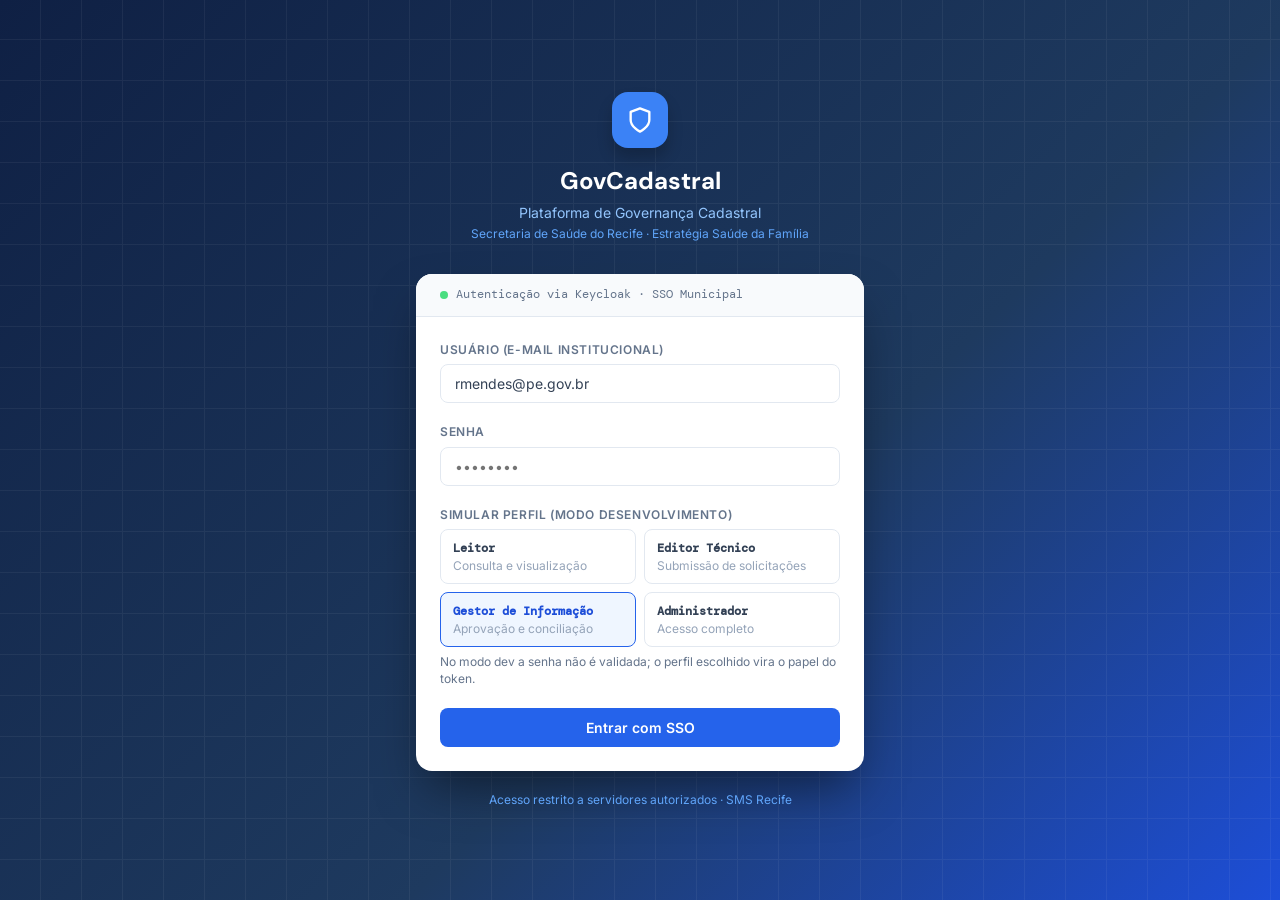
==== frontend/index.html @ a8eb1aa0 "commit do projeto" ====
<!doctype html>
<html lang="pt-BR">
<head>
  <meta charset="UTF-8">
  <meta name="viewport" content="width=device-width, initial-scale=1.0">
  <title>Entrar · GovCadastral</title>
  <link rel="stylesheet" href="css/style.css">
</head>
<body>
  <div class="login-page">
    <div class="login-wrap">
      <div class="login-head">
        <div class="login-logo" data-icon="shield"></div>
        <h1>GovCadastral</h1>
        <p class="s1">Plataforma de Governança Cadastral</p>
        <p class="s2">Secretaria de Saúde do Recife · Estratégia Saúde da Família</p>
      </div>

      <div class="login-card">
        <div class="login-banner"><span class="live-dot"></span>Autenticação via Keycloak · SSO Municipal</div>
        <form class="login-body" id="form-login" autocomplete="off">
          <div>
            <label class="lbl" for="email">Usuário (e-mail institucional)</label>
            <input type="email" id="email" required>
          </div>
          <div>
            <label class="lbl" for="senha">Senha</label>
            <input type="password" id="senha" placeholder="••••••••">
          </div>
          <div>
            <label class="lbl">Simular perfil (modo desenvolvimento)</label>
            <div class="role-grid" id="perfis"></div>
            <p class="field-msg">No modo dev a senha não é validada; o perfil escolhido vira o papel do token.</p>
          </div>
          <div class="form-error" id="erro" hidden></div>
          <button type="submit" class="btn btn-primary" id="entrar">Entrar com SSO</button>
        </form>
      </div>
      <p class="login-foot">Acesso restrito a servidores autorizados · SMS Recife</p>
    </div>
  </div>
  <script type="module" src="js/login.js"></script>
</body>
</html>
---- frontend/css/style.css ----
@import url('https://fonts.googleapis.com/css2?family=DM+Sans:wght@400;500;600;700&family=Inter:wght@400;500;600&family=DM+Mono:wght@400;500&display=swap');

/* ───────── Tokens (cores do Figma) ───────── */
:root {
  --navy-900: #0f2044;
  --navy-800: #1e3a5f;
  --blue-700: #1d4ed8;
  --blue-600: #2563eb;
  --blue-500: #3b82f6;
  --blue-400: #60a5fa;
  --blue-300: #93c5fd;
  --blue-200: #bfdbfe;
  --blue-100: #dbeafe;
  --blue-50: #eff6ff;

  --slate-50: #f8fafc;
  --slate-100: #f1f5f9;
  --slate-200: #e2e8f0;
  --slate-300: #cbd5e1;
  --slate-400: #94a3b8;
  --slate-500: #64748b;
  --slate-600: #475569;
  --slate-700: #334155;
  --slate-800: #1e293b;
  --slate-900: #0f172a;

  --green-600: #16a34a;
  --green-700: #15803d;
  --red-500: #ef4444;
  --red-600: #dc2626;
  --red-700: #b91c1c;
  --amber-500: #f59e0b;
  --amber-600: #d97706;
  --amber-700: #b45309;

  --font-display: 'DM Sans', system-ui, sans-serif;
  --font-body: 'Inter', system-ui, sans-serif;
  --font-mono: 'DM Mono', ui-monospace, monospace;
}

* { box-sizing: border-box; }
html, body { margin: 0; height: 100%; }
body { font-family: var(--font-body); background: var(--slate-100); color: var(--slate-900); font-size: 14px; line-height: 1.45; }
h1, h2, h3, h4 { font-family: var(--font-display); margin: 0; }
p { margin: 0; }
a { color: inherit; text-decoration: none; }
button { font-family: inherit; cursor: pointer; }
[hidden] { display: none !important; }

.mono { font-family: var(--font-mono); }
.muted { color: var(--slate-400); }
.xs { font-size: 12px; }
.icon { width: 16px; height: 16px; flex-shrink: 0; }
.icon-lg { width: 20px; height: 20px; }
.rot180 { transform: rotate(180deg); }

::-webkit-scrollbar { width: 5px; height: 5px; }
::-webkit-scrollbar-track { background: transparent; }
::-webkit-scrollbar-thumb { background: var(--slate-300); border-radius: 999px; }
::-webkit-scrollbar-thumb:hover { background: var(--slate-400); }

/* ───────── Estrutura da aplicação ───────── */
.app { display: flex; height: 100vh; overflow: hidden; }
.main { flex: 1; min-width: 0; overflow: auto; background: var(--slate-100); }
.content { padding: 24px; display: flex; flex-direction: column; gap: 24px; }
.content.narrow { max-width: 680px; }
.content.medium { max-width: 800px; gap: 20px; }

.topbar { background: #fff; border-bottom: 1px solid var(--slate-200); padding: 16px 24px; display: flex; align-items: center; justify-content: space-between; gap: 12px; }
.topbar h1 { font-size: 18px; font-weight: 600; color: var(--slate-800); }
.topbar p { font-size: 12px; color: var(--slate-400); margin-top: 2px; }
.topbar-title { display: flex; align-items: center; gap: 12px; flex: 1; }
.topbar-actions { display: flex; align-items: center; gap: 12px; }
.topbar-divider { width: 1px; height: 20px; background: var(--slate-200); }
.back { color: var(--slate-400); background: none; border: 0; padding: 0; display: inline-flex; }
.back:hover { color: var(--slate-600); }
.title-row { display: flex; align-items: center; gap: 12px; }

/* ───────── Sidebar ───────── */
.sidebar { width: 240px; flex-shrink: 0; display: flex; flex-direction: column; color: #fff; background: linear-gradient(180deg, var(--navy-900) 0%, var(--navy-800) 100%); overflow-y: auto; }
.brand { padding: 24px 20px 20px; border-bottom: 1px solid rgba(255,255,255,.1); display: flex; align-items: center; gap: 10px; }
.brand-logo { width: 32px; height: 32px; border-radius: 6px; background: var(--blue-500); display: flex; align-items: center; justify-content: center; }
.brand-logo .icon { width: 20px; height: 20px; }
.brand-name { font-family: var(--font-display); font-weight: 600; font-size: 14px; line-height: 1.2; }
.brand-sub { color: var(--blue-300); font-size: 12px; }
.role-box { margin: 16px 12px 0; padding: 12px 16px; border-radius: 6px; background: rgba(255,255,255,.07); }
.role-box small { display: block; color: var(--blue-200); font-size: 12px; margin-bottom: 2px; }
.role-box span { font-family: var(--font-mono); font-size: 12px; font-weight: 500; }
.nav { flex: 1; padding: 20px 8px 0; display: flex; flex-direction: column; gap: 2px; }
.nav-section { padding: 12px 12px 4px; color: var(--blue-400); font-size: 12px; font-weight: 600; text-transform: uppercase; letter-spacing: .06em; }
.nav-link { display: flex; align-items: center; gap: 12px; padding: 10px 12px; border-radius: 6px; font-size: 14px; color: var(--blue-200); border-left: 3px solid transparent; transition: background .15s, color .15s; }
.nav-link:hover { background: rgba(255,255,255,.08); color: #fff; }
.nav-link.active { background: rgba(255,255,255,.15); color: #fff; border-left-color: var(--blue-400); }
.nav-link .icon { width: 20px; height: 20px; }
.nav-link span.label { flex: 1; }
.nav-badge { background: var(--red-500); color: #fff; font-size: 12px; font-weight: 700; border-radius: 999px; min-width: 20px; height: 20px; padding: 0 5px; display: inline-flex; align-items: center; justify-content: center; }
.user-box { margin-top: auto; padding: 12px 12px 16px; border-top: 1px solid rgba(255,255,255,.1); display: flex; align-items: center; justify-content: space-between; gap: 8px; }
.user-box .nome { font-size: 14px; font-weight: 500; }
.user-box .email { color: var(--blue-300); font-size: 12px; word-break: break-all; }
.icon-btn { background: none; border: 0; color: var(--blue-300); padding: 6px; border-radius: 4px; display: inline-flex; transition: color .15s; }
.icon-btn:hover { color: #fff; }
.icon-btn.dark { color: var(--slate-400); position: relative; padding: 8px; border-radius: 8px; }
.icon-btn.dark:hover { color: var(--slate-600); background: var(--slate-50); }
.icon-btn .dot { position: absolute; top: 6px; right: 6px; width: 8px; height: 8px; border-radius: 50%; background: var(--red-500); }

/* ───────── Botões ───────── */
.btn { display: inline-flex; align-items: center; justify-content: center; gap: 8px; border: 1px solid transparent; border-radius: 8px; padding: 10px 20px; font-size: 14px; font-weight: 600; transition: background .15s, opacity .15s; }
.btn:disabled { opacity: .5; cursor: not-allowed; }
.btn-primary { background: var(--blue-600); color: #fff; }
.btn-primary:hover:not(:disabled) { background: var(--blue-700); }
.btn-green { background: var(--green-600); color: #fff; }
.btn-green:hover:not(:disabled) { background: var(--green-700); }
.btn-red { background: var(--red-600); color: #fff; }
.btn-red:hover:not(:disabled) { background: var(--red-700); }
.btn-amber { background: var(--amber-600); color: #fff; }
.btn-amber:hover:not(:disabled) { background: var(--amber-700); }
.btn-ghost { background: #fff; border-color: var(--slate-200); color: var(--slate-600); font-weight: 500; }
.btn-ghost:hover:not(:disabled) { background: var(--slate-50); }
.btn-xs { padding: 4px 10px; font-size: 12px; border-radius: 4px; }
.btn-link { background: none; border: 0; padding: 0; color: var(--slate-400); font-size: 12px; text-decoration: underline; }
.btn-link:hover { color: var(--slate-600); }

/* ───────── Cards ───────── */
.card { background: #fff; border: 1px solid var(--slate-200); border-radius: 12px; overflow: hidden; }
.card.pad { padding: 20px; }
.card.alert-border { border-color: #fecaca; }
.card-head { padding: 14px 20px; border-bottom: 1px solid var(--slate-100); display: flex; align-items: center; justify-content: space-between; gap: 8px; }
.card-head h3 { font-size: 14px; font-weight: 600; color: var(--slate-700); }
.card-head.gray { background: var(--slate-50); display: block; }
.card-head.red { background: #fef2f2; border-color: #fee2e2; justify-content: flex-start; }
.card-head.red h3 { color: var(--red-700); }
.card-head.red .icon { color: var(--red-500); }
.card-foot { padding: 12px 20px; border-top: 1px solid var(--slate-100); display: flex; align-items: center; justify-content: space-between; gap: 8px; }
.card-sub { font-size: 12px; color: var(--slate-400); margin-top: 2px; }
.card-sub strong { color: var(--slate-600); }

/* ───────── Cards de resumo ───────── */
.stats { display: grid; grid-template-columns: repeat(4, 1fr); gap: 16px; }
.stat { background: #fff; border: 1px solid var(--slate-200); border-radius: 12px; padding: 16px; display: flex; justify-content: space-between; align-items: flex-start; }
.stat.alerta { border-color: #fde68a; }
.stat .valor { font-family: var(--font-display); font-weight: 700; font-size: 24px; color: var(--slate-800); }
.stat.alerta .valor { color: var(--amber-600); }
.stat .rotulo { font-size: 14px; font-weight: 500; color: var(--slate-600); margin-top: 2px; }
.stat .sub { font-size: 12px; color: var(--slate-400); }
.stat .icon { color: #fbbf24; margin-top: 2px; }
.stats.three { grid-template-columns: repeat(3, 1fr); }
.stat.row { align-items: center; justify-content: flex-start; gap: 16px; }
.stat.row .valor { font-size: 30px; }
.stat.ok { background: #f0fdf4; border-color: #bbf7d0; }
.stat.ok .valor { color: var(--green-700); }
.stat.bad { background: #fef2f2; border-color: #fecaca; }
.stat.bad .valor { color: var(--red-600); }

/* ───────── Filtros e formulários ───────── */
.filters { padding: 16px; display: flex; align-items: center; gap: 12px; flex-wrap: wrap; }
.filters-label { display: flex; align-items: center; gap: 8px; color: var(--slate-500); font-size: 12px; font-weight: 600; text-transform: uppercase; letter-spacing: .05em; }
.search-box { display: flex; align-items: center; gap: 8px; flex: 1; min-width: 200px; border: 1px solid var(--slate-200); border-radius: 8px; padding: 6px 12px; color: var(--slate-400); }
.search-box input[type=text] { flex: 1; border: 0; padding: 0; border-radius: 0; background: transparent; }
.search-box input[type=text]:focus { box-shadow: none; }
.search-box:focus-within { box-shadow: 0 0 0 2px var(--blue-500); }

input[type=text], input[type=email], input[type=password], input[type=number], select, textarea {
  width: 100%; border: 1px solid var(--slate-200); border-radius: 8px; padding: 10px 14px; font-size: 14px; font-family: inherit; color: var(--slate-700); background: #fff; outline: none;
}
.filters select { width: auto; padding: 6px 12px; }
input:focus, select:focus, textarea:focus { box-shadow: 0 0 0 2px var(--blue-500); border-color: transparent; }
input:disabled, select:disabled, textarea:disabled { background: var(--slate-50); color: var(--slate-400); cursor: not-allowed; }
textarea { resize: none; }
input.mono { font-family: var(--font-mono); }

label.lbl { display: block; font-size: 12px; font-weight: 600; color: var(--slate-500); text-transform: uppercase; letter-spacing: .05em; margin-bottom: 6px; }
label.lbl .req { color: var(--red-500); }
label.lbl .hint { color: var(--slate-400); text-transform: none; font-weight: 400; letter-spacing: 0; margin-left: 4px; }
.form-stack { display: flex; flex-direction: column; gap: 16px; }
.form-card-title { font-size: 14px; font-weight: 600; color: var(--slate-700); }
.grid-2 { display: grid; grid-template-columns: 1fr 1fr; gap: 16px; }
.type-picker { display: flex; gap: 12px; }
.type-picker button { flex: 1; border: 1px solid var(--slate-200); background: #fff; border-radius: 8px; padding: 10px; font-size: 14px; font-weight: 500; color: var(--slate-600); transition: all .15s; }
.type-picker button:hover:not(:disabled) { border-color: var(--slate-300); }
.type-picker button.sel { border-color: var(--blue-600); background: var(--blue-50); color: var(--blue-700); }
.type-picker button:disabled { cursor: not-allowed; opacity: .6; }
.inline-field { display: flex; gap: 8px; }
.inline-field .btn { white-space: nowrap; padding: 8px 12px; }
.field-msg { font-size: 12px; margin-top: 6px; color: var(--slate-500); }
.field-msg.ok { color: var(--green-700); }
.field-msg.bad { color: var(--red-600); }
.check-card { display: flex; align-items: center; gap: 10px; padding: 12px; border: 1px solid var(--slate-200); border-radius: 8px; cursor: pointer; transition: all .15s; }
.check-card:hover { border-color: var(--slate-300); }
.check-card.on { border-color: #fcd34d; background: #fffbeb; }
.check-card input { width: 16px; height: 16px; accent-color: var(--amber-500); }
.check-card .t { font-size: 14px; font-weight: 500; color: var(--slate-700); }
.check-card .d { font-size: 12px; color: var(--slate-400); margin-top: 2px; }
.check-card .icon { margin-left: auto; color: var(--amber-500); }
.form-error { background: #fef2f2; border: 1px solid #fecaca; color: var(--red-700); border-radius: 8px; padding: 10px 14px; font-size: 13px; }
.form-actions { display: flex; align-items: center; gap: 12px; }
.banner { background: #fffbeb; border: 1px solid #fde68a; border-radius: 12px; padding: 14px 16px; color: #92400e; font-size: 13px; }
.banner strong { display: block; margin-bottom: 2px; }

/* ───────── Tabelas ───────── */
.table-wrap { overflow-x: auto; }
table.data { width: 100%; border-collapse: collapse; font-size: 14px; }
table.data th { background: var(--slate-50); padding: 10px 16px; text-align: left; font-size: 12px; font-weight: 600; color: var(--slate-500); text-transform: uppercase; letter-spacing: .05em; white-space: nowrap; }
table.data td { padding: 12px 16px; border-top: 1px solid var(--slate-100); color: var(--slate-600); vertical-align: middle; }
table.data tbody tr:hover td { background: var(--slate-50); }
table.data td.nome { font-weight: 500; color: var(--slate-800); }
table.data td.center, table.data th.center { text-align: center; }
table.data td.mono { font-family: var(--font-mono); font-size: 12px; }
table.data td.vazio { text-align: center; color: var(--slate-400); padding: 40px 16px; }
table.data.red thead th { background: rgba(254,242,242,.6); }
table.data.red td { border-top-color: #fef2f2; }
.warn-inline { display: inline-flex; align-items: center; gap: 4px; color: var(--amber-600); font-family: var(--font-mono); font-size: 12px; }
.chip { font-family: var(--font-mono); font-size: 12px; background: var(--slate-100); color: var(--slate-600); padding: 2px 8px; border-radius: 4px; }
.chip-tipo { font-size: 12px; font-weight: 500; padding: 2px 8px; border-radius: 4px; }
.chip-tipo.inclusao { background: var(--blue-50); color: var(--blue-700); }
.chip-tipo.alteracao { background: #faf5ff; color: #7e22ce; }
.chip-tipo.inativacao { background: #fef2f2; color: var(--red-700); }
.chip-red { font-size: 12px; background: #fef2f2; color: var(--red-600); padding: 2px 8px; border-radius: 4px; }
.link-acao { display: inline-flex; align-items: center; gap: 4px; font-size: 12px; font-weight: 600; color: var(--blue-600); }
.link-acao:hover { color: #1e40af; }
.link-muted { font-size: 12px; color: var(--slate-400); }
.link-muted:hover { color: var(--slate-600); }
.pager { display: flex; align-items: center; gap: 8px; }
.pager button { background: #fff; border: 1px solid var(--slate-200); border-radius: 4px; padding: 4px 10px; font-size: 12px; color: var(--slate-500); }
.pager button:hover:not(:disabled) { background: var(--slate-50); }
.pager button:disabled { opacity: .5; cursor: not-allowed; }

/* Abas */
.tabs { display: flex; border-bottom: 1px solid var(--slate-100); overflow-x: auto; }
.tab { display: flex; align-items: center; gap: 8px; padding: 12px 20px; border: 0; border-bottom: 2px solid transparent; background: none; font-size: 14px; font-weight: 500; color: var(--slate-500); white-space: nowrap; }
.tab:hover { color: var(--slate-700); }
.tab.sel { border-bottom-color: var(--blue-600); color: var(--blue-700); background: rgba(239,246,255,.5); }
.tab .n { font-family: var(--font-mono); font-size: 12px; background: var(--slate-100); color: var(--slate-500); border-radius: 999px; padding: 1px 7px; }
.tab.sel .n { background: var(--blue-100); color: var(--blue-700); }

/* ───────── Badges de status ───────── */
.badge { display: inline-flex; align-items: center; padding: 2px 8px; border-radius: 4px; font-size: 12px; font-weight: 500; font-family: var(--font-mono); }
.badge-pendente { background: #fef3c7; color: #92400e; }
.badge-devolvida { background: #ffedd5; color: #9a3412; }
.badge-aprovada, .badge-conforme { background: #d1fae5; color: #065f46; }
.badge-rejeitada { background: #fee2e2; color: #991b1b; }
.badge-divergente { background: #fce7f3; color: #9d174d; }
.badge-ativo { background: #dcfce7; color: #14532d; }
.badge-inativo { background: var(--slate-100); color: var(--slate-600); }

/* ───────── Detalhe da solicitação ───────── */
.meta { padding: 20px; display: grid; grid-template-columns: repeat(3, 1fr); gap: 16px; }
.meta .k { font-size: 12px; color: var(--slate-400); text-transform: uppercase; letter-spacing: .05em; font-weight: 600; margin-bottom: 4px; }
.meta .v { color: var(--slate-700); }
.just-text { color: var(--slate-700); white-space: pre-wrap; }
.compare th .dot { display: inline-block; width: 8px; height: 8px; border-radius: 50%; margin-right: 6px; background: var(--slate-300); }
.compare th .dot.new { background: var(--blue-500); }
.compare td.campo { font-size: 12px; font-weight: 600; color: var(--slate-500); text-transform: uppercase; letter-spacing: .05em; }
.compare td.atual { font-family: var(--font-mono); }
.compare .vazio-i { color: var(--slate-300); font-style: italic; }
.compare .novo { color: var(--blue-700); font-weight: 600; font-family: var(--font-mono); background: var(--blue-50); padding: 2px 8px; border-radius: 4px; }
.history { background: var(--slate-50); border: 1px solid var(--slate-200); border-radius: 12px; padding: 16px; }
.history-title { display: flex; align-items: center; gap: 8px; color: var(--slate-500); font-size: 12px; font-weight: 600; text-transform: uppercase; letter-spacing: .05em; margin-bottom: 12px; }
.history ul { list-style: none; margin: 0; padding: 0; display: flex; flex-direction: column; gap: 8px; }
.history li { display: flex; gap: 12px; font-size: 12px; }
.history .quando { font-family: var(--font-mono); color: var(--slate-400); flex-shrink: 0; width: 140px; white-space: nowrap; }
.history .quem { color: var(--slate-500); font-weight: 500; flex-shrink: 0; }
.history .oque { color: var(--slate-600); }
.actions-row { display: flex; align-items: center; gap: 12px; flex-wrap: wrap; padding-top: 4px; }
.actions-row .push { margin-left: auto; font-size: 14px; color: var(--slate-400); }
.actions-row .push:hover { color: var(--slate-600); }

/* ───────── Tela de sucesso ───────── */
.center-screen { flex: 1; min-height: 100%; display: flex; align-items: center; justify-content: center; padding: 24px; }
.done-card { background: #fff; border: 1px solid var(--slate-200); border-radius: 16px; padding: 32px; max-width: 448px; width: 100%; text-align: center; box-shadow: 0 1px 2px rgba(0,0,0,.05); }
.done-icon { width: 56px; height: 56px; border-radius: 50%; display: flex; align-items: center; justify-content: center; margin: 0 auto 16px; }
.done-icon .icon { width: 28px; height: 28px; stroke-width: 2.5; }
.done-icon.green { background: #dcfce7; color: var(--green-600); }
.done-icon.red { background: #fee2e2; color: var(--red-600); }
.done-icon.amber { background: #fef3c7; color: var(--amber-600); }
.done-card h2 { font-weight: 700; font-size: 20px; color: var(--slate-800); margin-bottom: 8px; }
.done-card p { color: var(--slate-500); margin-bottom: 4px; }
.done-card .protocolo { color: var(--slate-400); font-size: 12px; font-family: var(--font-mono); margin-bottom: 24px; }

/* ───────── Modal ───────── */
.modal-root { position: fixed; inset: 0; z-index: 50; display: flex; align-items: center; justify-content: center; }
.modal-backdrop { position: absolute; inset: 0; background: rgba(0,0,0,.4); backdrop-filter: blur(2px); }
.modal { position: relative; background: #fff; border-radius: 16px; box-shadow: 0 25px 50px -12px rgba(0,0,0,.35); width: 100%; max-width: 448px; margin: 0 16px; overflow: hidden; }
.modal-head { padding: 16px 20px; color: #fff; }
.modal-head h3 { font-weight: 700; font-size: 18px; }
.modal-head p { color: rgba(255,255,255,.8); font-size: 14px; margin-top: 2px; }
.modal-head.green { background: var(--green-600); }
.modal-head.red { background: var(--red-600); }
.modal-head.amber { background: var(--amber-600); }
.modal-body { padding: 20px; }
.modal-body .hint-warn { font-size: 12px; color: var(--amber-600); margin-top: 4px; }
.modal-body .form-error { margin-top: 12px; }
.modal-actions { margin-top: 16px; display: flex; gap: 12px; }
.modal-actions .btn:first-child { flex: 1; }
.modal-foot { background: var(--slate-50); padding: 12px 20px; border-top: 1px solid var(--slate-100); font-family: var(--font-mono); font-size: 12px; color: var(--slate-400); }

/* ───────── Toast e estados ───────── */
#toast-root { position: fixed; top: 16px; right: 16px; z-index: 100; display: flex; flex-direction: column; gap: 8px; }
.toast { background: var(--slate-800); color: #fff; padding: 10px 16px; border-radius: 8px; font-size: 13px; box-shadow: 0 10px 25px rgba(0,0,0,.2); max-width: 360px; }
.toast.erro { background: var(--red-600); }
.toast.ok { background: var(--green-600); }
.loading { padding: 40px 16px; text-align: center; color: var(--slate-400); }
.page-error { margin: 48px auto; max-width: 480px; text-align: center; background: #fff; border: 1px solid #fecaca; border-radius: 12px; padding: 24px; color: var(--red-700); }
.live-dot { width: 8px; height: 8px; border-radius: 50%; background: #4ade80; animation: pulse 2s infinite; }
@keyframes pulse { 50% { opacity: .4; } }

/* ───────── Login ───────── */
.login-page { min-height: 100vh; display: flex; align-items: center; justify-content: center; position: relative; background: linear-gradient(135deg, var(--navy-900) 0%, var(--navy-800) 60%, var(--blue-700) 100%); }
.login-page::before { content: ''; position: absolute; inset: 0; opacity: .05; background-image: repeating-linear-gradient(0deg, transparent, transparent 40px, #fff 40px, #fff 41px), repeating-linear-gradient(90deg, transparent, transparent 40px, #fff 40px, #fff 41px); }
.login-wrap { position: relative; width: 100%; max-width: 448px; margin: 0 16px; }
.login-head { text-align: center; margin-bottom: 32px; color: #fff; }
.login-logo { width: 56px; height: 56px; border-radius: 16px; background: var(--blue-500); display: inline-flex; align-items: center; justify-content: center; margin-bottom: 16px; box-shadow: 0 10px 15px rgba(0,0,0,.2); }
.login-logo .icon { width: 28px; height: 28px; }
.login-head h1 { font-size: 24px; font-weight: 700; }
.login-head .s1 { color: var(--blue-300); font-size: 14px; margin-top: 4px; }
.login-head .s2 { color: var(--blue-400); font-size: 12px; margin-top: 2px; }
.login-card { background: #fff; border-radius: 16px; box-shadow: 0 25px 50px -12px rgba(0,0,0,.5); overflow: hidden; }
.login-banner { background: var(--slate-50); border-bottom: 1px solid var(--slate-200); padding: 12px 24px; display: flex; align-items: center; gap: 8px; font-family: var(--font-mono); font-size: 12px; color: var(--slate-500); }
.login-body { padding: 24px; }
.login-body > div { margin-bottom: 20px; }
.role-grid { display: grid; grid-template-columns: 1fr 1fr; gap: 8px; }
.role-card { text-align: left; border: 1px solid var(--slate-200); background: #fff; border-radius: 8px; padding: 10px 12px; transition: all .15s; }
.role-card:hover { border-color: var(--slate-300); }
.role-card.sel { border-color: var(--blue-600); background: var(--blue-50); }
.role-card .t { font-family: var(--font-mono); font-size: 12px; font-weight: 600; color: var(--slate-700); }
.role-card.sel .t { color: var(--blue-700); }
.role-card .d { font-size: 12px; color: var(--slate-400); margin-top: 2px; }
.login-body .btn { width: 100%; }
.login-foot { text-align: center; color: var(--blue-400); font-size: 12px; margin-top: 20px; }

/* ───────── Responsivo ───────── */
@media (max-width: 960px) {
  .app { flex-direction: column; height: auto; overflow: visible; }
  .sidebar { width: 100%; }
  .nav { flex-direction: row; flex-wrap: wrap; padding-bottom: 12px; }
  .nav-section { display: none; }
  .main { overflow: visible; }
  .stats, .stats.three { grid-template-columns: 1fr 1fr; }
  .meta, .grid-2 { grid-template-columns: 1fr; }
}
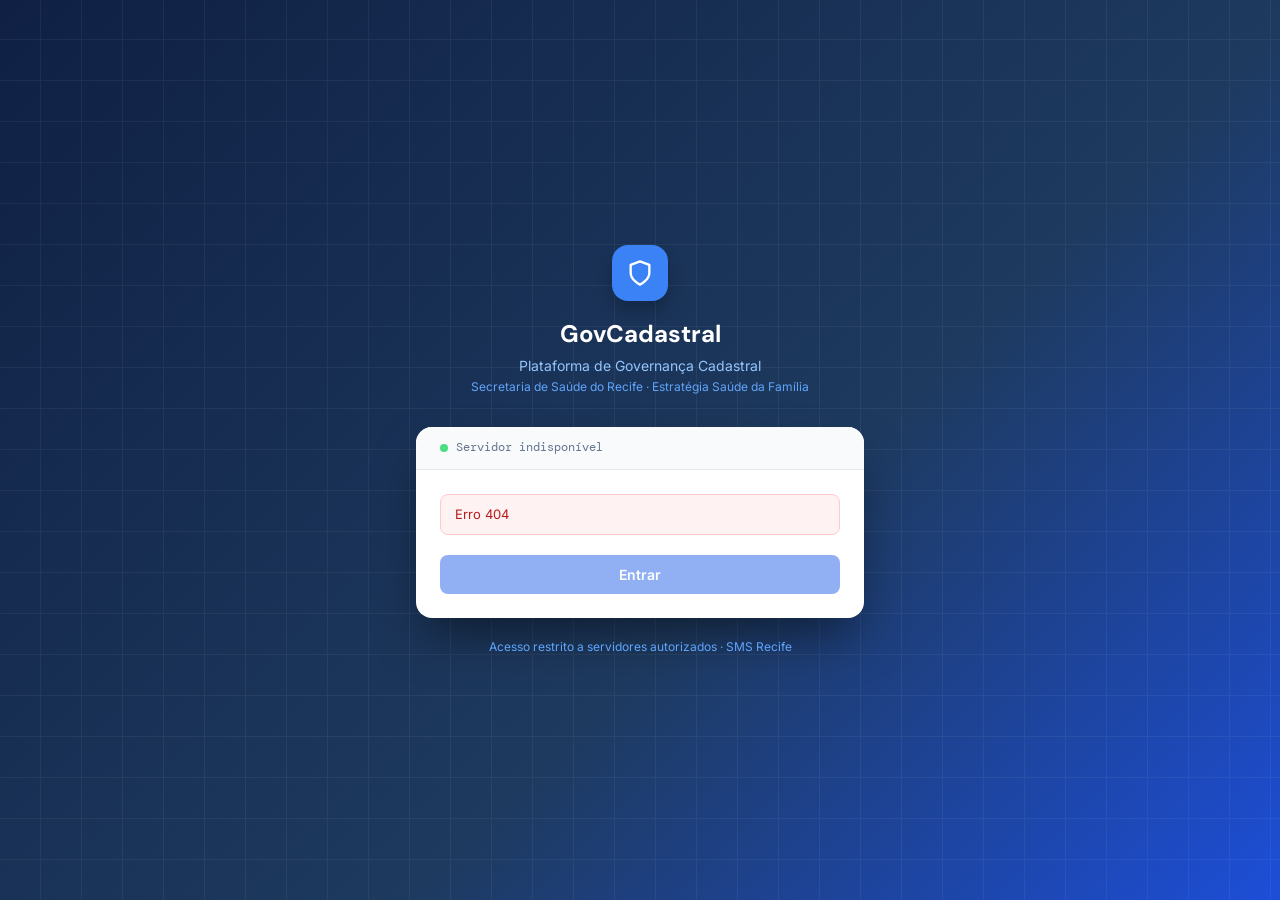
==== commit f8beeb28: "feat(login): tela de login conforme o modo e login real pelo SSO do Keycloak - GET /auth/config (pub" ====
--- a/frontend/index.html
+++ b/frontend/index.html
@@ -17,23 +17,23 @@
       </div>
 
       <div class="login-card">
-        <div class="login-banner"><span class="live-dot"></span>Autenticação via Keycloak · SSO Municipal</div>
+        <div class="login-banner"><span class="live-dot"></span><span id="banner">Verificando o modo de acesso…</span></div>
         <form class="login-body" id="form-login" autocomplete="off">
-          <div>
-            <label class="lbl" for="email">Usuário (e-mail institucional)</label>
-            <input type="email" id="email" required>
+          <!-- Só no modo dev (login simulado). No modo keycloak a senha é digitada na página do SSO. -->
+          <div id="dev" hidden>
+            <div>
+              <label class="lbl" for="email">Usuário (e-mail institucional)</label>
+              <input type="email" id="email">
+            </div>
+            <div>
+              <label class="lbl">Simular perfil (modo desenvolvimento)</label>
+              <div class="role-grid" id="perfis"></div>
+              <p class="field-msg">Login simulado: não há senha; o perfil escolhido vira o papel do token.</p>
+            </div>
           </div>
-          <div>
-            <label class="lbl" for="senha">Senha</label>
-            <input type="password" id="senha" placeholder="••••••••">
-          </div>
-          <div>
-            <label class="lbl">Simular perfil (modo desenvolvimento)</label>
-            <div class="role-grid" id="perfis"></div>
-            <p class="field-msg">No modo dev a senha não é validada; o perfil escolhido vira o papel do token.</p>
-          </div>
+          <p class="field-msg" id="sso-msg" hidden>Você será levado à página de login da Prefeitura e voltará para cá depois de entrar.</p>
           <div class="form-error" id="erro" hidden></div>
-          <button type="submit" class="btn btn-primary" id="entrar">Entrar com SSO</button>
+          <button type="submit" class="btn btn-primary" id="entrar" disabled>Entrar</button>
         </form>
       </div>
       <p class="login-foot">Acesso restrito a servidores autorizados · SMS Recife</p>
--- a/frontend/css/style.css
+++ b/frontend/css/style.css
@@ -214,6 +214,7 @@
 .chip-tipo.inclusao { background: var(--blue-50); color: var(--blue-700); }
 .chip-tipo.alteracao { background: #faf5ff; color: #7e22ce; }
 .chip-tipo.inativacao { background: #fef2f2; color: var(--red-700); }
+.chip-tipo.reativacao { background: #f0fdf4; color: var(--green-700); }
 .chip-red { font-size: 12px; background: #fef2f2; color: var(--red-600); padding: 2px 8px; border-radius: 4px; }
 .link-acao { display: inline-flex; align-items: center; gap: 4px; font-size: 12px; font-weight: 600; color: var(--blue-600); }
 .link-acao:hover { color: #1e40af; }
@@ -238,6 +239,7 @@
 .badge-devolvida { background: #ffedd5; color: #9a3412; }
 .badge-aprovada, .badge-conforme { background: #d1fae5; color: #065f46; }
 .badge-rejeitada { background: #fee2e2; color: #991b1b; }
+.badge-cancelada { background: var(--slate-100); color: var(--slate-600); }
 .badge-divergente { background: #fce7f3; color: #9d174d; }
 .badge-ativo { background: #dcfce7; color: #14532d; }
 .badge-inativo { background: var(--slate-100); color: var(--slate-600); }
@@ -316,7 +318,9 @@
 .login-card { background: #fff; border-radius: 16px; box-shadow: 0 25px 50px -12px rgba(0,0,0,.5); overflow: hidden; }
 .login-banner { background: var(--slate-50); border-bottom: 1px solid var(--slate-200); padding: 12px 24px; display: flex; align-items: center; gap: 8px; font-family: var(--font-mono); font-size: 12px; color: var(--slate-500); }
 .login-body { padding: 24px; }
-.login-body > div { margin-bottom: 20px; }
+.login-body > div, .login-body #dev > div { margin-bottom: 20px; }
+.login-body > #dev { margin-bottom: 0; }
+.login-body > .field-msg { margin: 0 0 16px; }
 .role-grid { display: grid; grid-template-columns: 1fr 1fr; gap: 8px; }
 .role-card { text-align: left; border: 1px solid var(--slate-200); background: #fff; border-radius: 8px; padding: 10px 12px; transition: all .15s; }
 .role-card:hover { border-color: var(--slate-300); }
@@ -327,6 +331,21 @@
 .login-body .btn { width: 100%; }
 .login-foot { text-align: center; color: var(--blue-400); font-size: 12px; margin-top: 20px; }
 
+/* ───────── Gráficos e consultas ───────── */
+.charts { display: grid; grid-template-columns: repeat(2, minmax(0, 1fr)); gap: 24px; }
+.chart-box { position: relative; height: 280px; padding: 16px 20px; }
+.chart-box.small { height: 220px; }
+.stat .tendencia { font-family: var(--font-mono); font-size: 12px; margin-top: 4px; }
+.tendencia.sobe { color: var(--green-700); }
+.tendencia.desce { color: var(--red-600); }
+.filters input[type=date] { width: auto; border: 1px solid var(--slate-200); border-radius: 8px; padding: 5px 10px; font-family: inherit; color: var(--slate-700); }
+.filters label.mini { font-size: 12px; color: var(--slate-500); display: flex; align-items: center; gap: 6px; }
+pre.sql { margin: 0; padding: 12px 16px; background: var(--slate-900); color: #e2e8f0; font-family: var(--font-mono); font-size: 12px; overflow-x: auto; white-space: pre; }
+details.obj { border-top: 1px solid var(--slate-100); }
+details.obj summary { padding: 10px 20px; cursor: pointer; display: flex; gap: 12px; align-items: center; font-size: 14px; }
+details.obj summary .d { color: var(--slate-400); font-size: 12px; }
+.resultado { font-family: var(--font-mono); font-size: 13px; color: var(--slate-700); background: var(--slate-50); border: 1px solid var(--slate-200); border-radius: 8px; padding: 10px 14px; }
+
 /* ───────── Responsivo ───────── */
 @media (max-width: 960px) {
   .app { flex-direction: column; height: auto; overflow: visible; }
@@ -335,5 +354,5 @@
   .nav-section { display: none; }
   .main { overflow: visible; }
   .stats, .stats.three { grid-template-columns: 1fr 1fr; }
-  .meta, .grid-2 { grid-template-columns: 1fr; }
+  .meta, .grid-2, .charts { grid-template-columns: 1fr; }
 }
